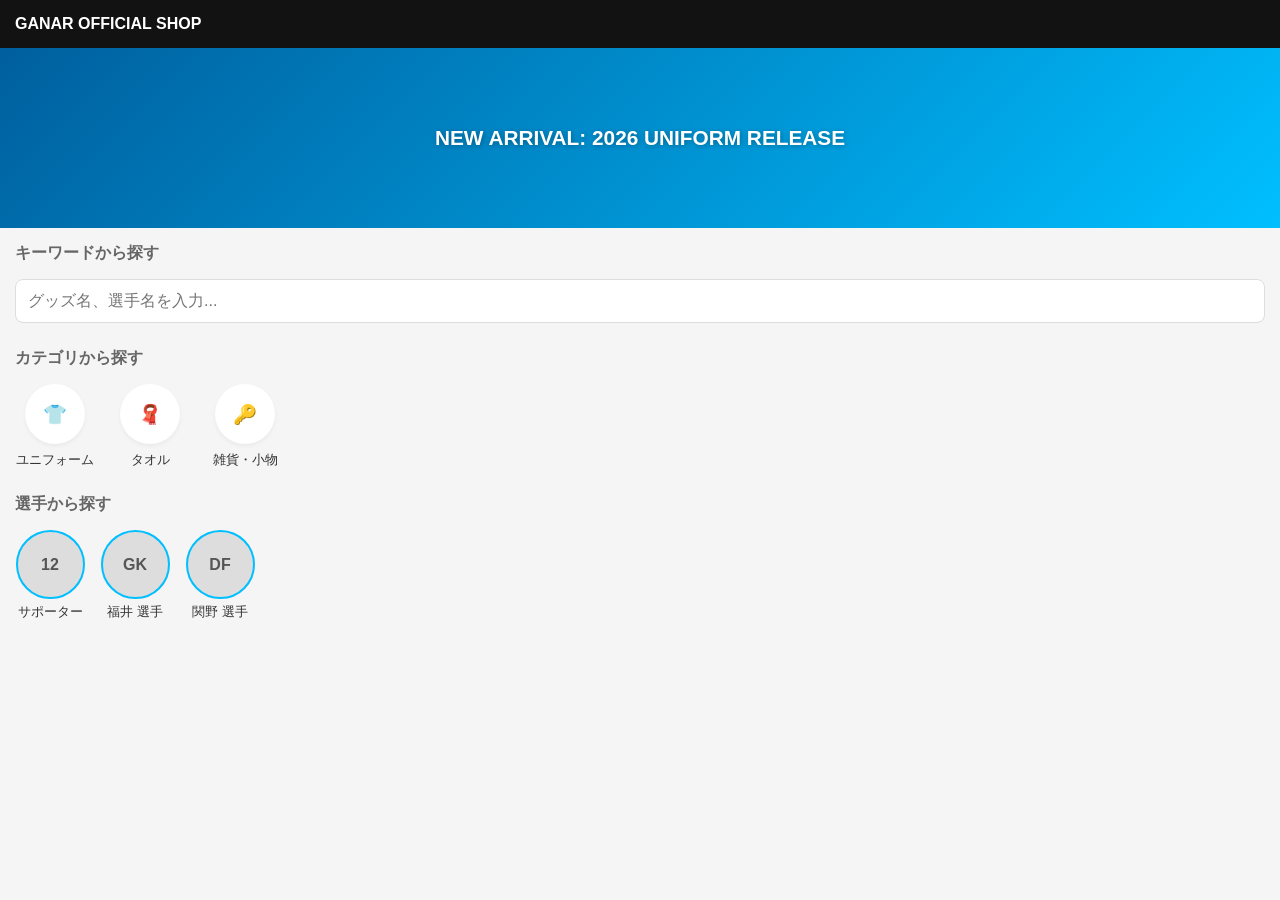
==== category.html @ 995aecb6 "Add category.html for shop categories and players" ====
<!DOCTYPE html>
<html lang="ja">
<head>
    <meta charset="UTF-8">
    <meta name="viewport" content="width=device-width, initial-scale=1.0">
    <title>GANAR OFFICIAL SHOP</title>
    <link rel="stylesheet" href="style.css">
</head>
<body>

    <header>GANAR OFFICIAL SHOP</header>

    <div class="banner-container">
        NEW ARRIVAL: 2026 UNIFORM RELEASE
    </div>

    <div class="section-title">キーワードから探す</div>
    <div class="search-box">
        <input type="text" placeholder="グッズ名、選手名を入力...">
    </div>

    <div class="section-title">カテゴリから探す</div>
    <div class="horizontal-scroll">
        <div class="category-card" onclick="location.href='category.html?category=uniform'">
            <div class="category-icon">👕</div>
            <div class="card-label">ユニフォーム</div>
        </div>
        <div class="category-card" onclick="location.href='category.html?category=towel'">
            <div class="category-icon">🧣</div>
            <div class="card-label">タオル</div>
        </div>
        <div class="category-card" onclick="location.href='category.html?category=goods'">
            <div class="category-icon">🔑</div>
            <div class="card-label">雑貨・小物</div>
        </div>
    </div>

    <div class="section-title">選手から探す</div>
    <div class="horizontal-scroll">
        <div class="player-card" onclick="location.href='category.html?player=12'">
            <div class="player-avatar">12</div>
            <div class="card-label">サポーター</div>
        </div>
        <div class="player-card" onclick="location.href='category.html?player=fukui'">
            <div class="player-avatar">GK</div>
            <div class="card-label">福井 選手</div>
        </div>
        <div class="player-card" onclick="location.href='category.html?player=sekino'">
            <div class="player-avatar">DF</div>
            <div class="card-label">関野 選手</div>
        </div>
    </div>

</body>
</html>
---- style.css ----
:root {
    --primary-color: #00bfff; /* GANAR水色 */
    --bg-dark: #121212;
    --text-main: #333333;
    --text-white: #ffffff;
    --gray-light: #f5f5f5;
}

body {
    margin: 0;
    font-family: Arial, sans-serif;
    color: var(--text-main);
    background-color: var(--gray-light);
    padding-bottom: 60px;
}

header {
    background-color: var(--bg-dark);
    color: var(--text-white);
    padding: 15px;
    display: flex;
    justify-content: space-between;
    align-items: center;
    font-weight: bold;
}

header a {
    color: var(--text-white);
    text-decoration: none;
    font-size: 0.9rem;
}

/* トップページ専用スタイル */
.banner-container {
    width: 100%;
    height: 180px;
    background: linear-gradient(135deg, #005f9e, var(--primary-color));
    color: var(--text-white);
    display: flex;
    align-items: center;
    justify-content: center;
    font-size: 1.3rem;
    font-weight: bold;
    text-shadow: 1px 1px 5px rgba(0,0,0,0.3);
}

.section-title {
    padding: 15px 15px 5px 15px;
    font-size: 1rem;
    font-weight: bold;
    color: #666;
}

.search-box {
    padding: 10px 15px;
}

.search-box input {
    width: 100%;
    padding: 12px;
    border: 1px solid #ddd;
    border-radius: 8px;
    box-sizing: border-box;
    font-size: 1rem;
}

.horizontal-scroll {
    display: flex;
    overflow-x: auto;
    padding: 10px 15px;
    gap: 15px;
}

.horizontal-scroll::-webkit-scrollbar {
    display: none;
}

.category-card {
    flex: 0 0 80px;
    text-align: center;
    cursor: pointer;
}

.category-icon {
    width: 60px;
    height: 60px;
    background-color: var(--text-white);
    border-radius: 50%;
    margin: 0 auto 8px;
    display: flex;
    align-items: center;
    justify-content: center;
    font-size: 1.2rem;
    box-shadow: 0 2px 4px rgba(0,0,0,0.05);
}

.player-card {
    flex: 0 0 70px;
    text-align: center;
    cursor: pointer;
}

.player-avatar {
    width: 65px;
    height: 65px;
    background-color: #ddd;
    border-radius: 50%;
    margin: 0 auto 5px;
    display: flex;
    align-items: center;
    justify-content: center;
    font-weight: bold;
    color: #555;
    border: 2px solid var(--primary-color);
}

.card-label {
    font-size: 0.8rem;
    white-space: nowrap;
    overflow: hidden;
    text-overflow: ellipsis;
}

/* 一覧ページ（2列グリッド）専用スタイル */
.player-info-bar {
    background-color: var(--text-white);
    padding: 12px 15px;
    display: flex;
    justify-content: space-between;
    align-items: center;
    border-bottom: 1px solid #eee;
}

.player-meta {
    font-weight: bold;
}

.app-link {
    font-size: 0.8rem;
    color: var(--primary-color);
    text-decoration: none;
    border: 1px solid var(--primary-color);
    padding: 4px 8px;
    border-radius: 4px;
}

.products-grid {
    display: grid;
    grid-template-columns: repeat(2, 1fr);
    gap: 12px;
    padding: 12px;
}

.product-card {
    background-color: var(--text-white);
    border-radius: 8px;
    overflow: hidden;
    box-shadow: 0 2px 5px rgba(0,0,0,0.05);
    display: flex;
    flex-direction: column;
    position: relative;
}

.product-img {
    width: 100%;
    height: 140px;
    background-color: #eaeaea;
    display: flex;
    align-items: center;
    justify-content: center;
    color: #999;
    cursor: pointer;
}

.product-info {
    padding: 10px;
    display: flex;
    flex-direction: column;
    justify-content: space-between;
    flex-grow: 1;
}

.product-name {
    font-size: 0.9rem;
    font-weight: bold;
    margin-bottom: 5px;
}

.product-price {
    font-size: 0.85rem;
    color: #e4393c;
    font-weight: bold;
}

.quick-add-btn {
    position: absolute;
    bottom: 10px;
    right: 10px;
    background-color: var(--bg-dark);
    color: var(--text-white);
    border: none;
    width: 32px;
    height: 32px;
    border-radius: 50%;
    font-size: 1rem;
    cursor: pointer;
    display: flex;
    align-items: center;
    justify-content: center;
}

.quick-add-btn:active {
    background-color: var(--primary-color);
}

.cart-drawer {
    position: fixed;
    bottom: -100px;
    left: 0;
    width: 100%;
    background-color: rgba(18, 18, 18, 0.95);
    color: var(--text-white);
    padding: 15px;
    box-sizing: border-box;
    transition: bottom 0.3s ease;
    display: flex;
    justify-content: space-between;
    align-items: center;
    z-index: 1000;
}

.cart-drawer.show {
    bottom: 0;
}

/* 詳細ページ専用スタイル */
.detail-container {
    background-color: var(--text-white);
}

.main-img {
    width: 100%;
    height: 300px;
    background-color: #eee;
    display: flex;
    align-items: center;
    justify-content: center;
    color: #999;
    font-size: 1.2rem;
}

.content-padding {
    padding: 20px;
}

.product-title {
    font-size: 1.3rem;
    font-weight: bold;
    margin-bottom: 8px;
}

.product-price-large {
    font-size: 1.4rem;
    color: #e4393c;
    font-weight: bold;
    margin-bottom: 20px;
}

.description {
    line-height: 1.6;
    color: #666;
    font-size: 0.95rem;
    margin-bottom: 30px;
}

.checkout-btn {
    width: 100%;
    background-color: var(--bg-dark);
    color: var(--text-white);
    border: none;
    padding: 15px;
    font-size: 1.1rem;
    font-weight: bold;
    border-radius: 8px;
    cursor: pointer;
}

.checkout-btn:active {
    background-color: var(--primary-color);
}
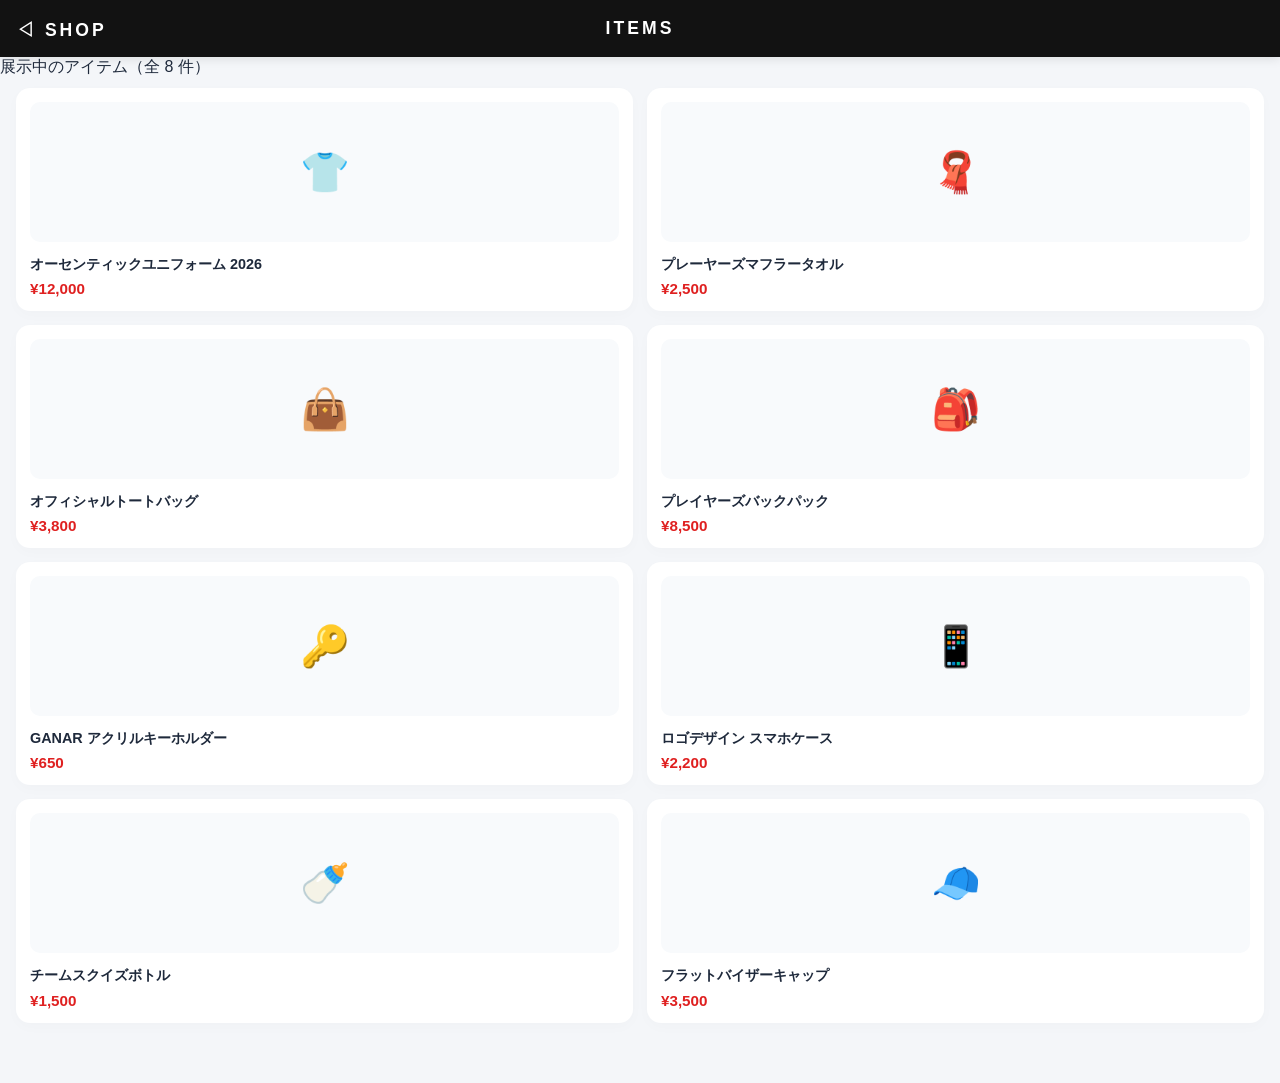
==== commit 36431f35: "Update category page title and layout" ====
--- a/category.html
+++ b/category.html
@@ -3,53 +3,77 @@
 <head>
     <meta charset="UTF-8">
     <meta name="viewport" content="width=device-width, initial-scale=1.0">
-    <title>GANAR OFFICIAL SHOP</title>
+    <title>商品一覧 - GANAR SHOP</title>
     <link rel="stylesheet" href="style.css">
 </head>
 <body>
 
-    <header>GANAR OFFICIAL SHOP</header>
+    <header>
+        <a href="index.html" style="position: absolute; left: 16px; color: #fff; text-decoration: none; font-weight: 700;">◁ SHOP</a>
+        <div id="pageTitle">ITEMS</div>
+    </header>
 
-    <div class="banner-container">
-        NEW ARRIVAL: 2026 UNIFORM RELEASE
+    <div class="category-info-bar">
+        展示中のアイテム（全 8 件）
     </div>
 
-    <div class="section-title">キーワードから探す</div>
-    <div class="search-box">
-        <input type="text" placeholder="グッズ名、選手名を入力...">
-    </div>
-
-    <div class="section-title">カテゴリから探す</div>
-    <div class="horizontal-scroll">
-        <div class="category-card" onclick="location.href='category.html?category=uniform'">
-            <div class="category-icon">👕</div>
-            <div class="card-label">ユニフォーム</div>
+    <div class="products-grid" style="margin-top: 10px; padding-bottom: 60px;">
+        <div class="product-card">
+            <div class="product-img">👕</div>
+            <div class="product-name">オーセンティックユニフォーム 2026</div>
+            <div class="product-price">¥12,000</div>
         </div>
-        <div class="category-card" onclick="location.href='category.html?category=towel'">
-            <div class="category-icon">🧣</div>
-            <div class="card-label">タオル</div>
+        <div class="product-card">
+            <div class="product-img">🧣</div>
+            <div class="product-name">プレーヤーズマフラータオル</div>
+            <div class="product-price">¥2,500</div>
         </div>
-        <div class="category-card" onclick="location.href='category.html?category=goods'">
-            <div class="category-icon">🔑</div>
-            <div class="card-label">雑貨・小物</div>
+        <div class="product-card">
+            <div class="product-img">👜</div>
+            <div class="product-name">オフィシャルトートバッグ</div>
+            <div class="product-price">¥3,800</div>
+        </div>
+        <div class="product-card">
+            <div class="product-img">🎒</div>
+            <div class="product-name">プレイヤーズバックパック</div>
+            <div class="product-price">¥8,500</div>
+        </div>
+        <div class="product-card">
+            <div class="product-img">🔑</div>
+            <div class="product-name">GANAR アクリルキーホルダー</div>
+            <div class="product-price">¥650</div>
+        </div>
+        <div class="product-card">
+            <div class="product-img">📱</div>
+            <div class="product-name">ロゴデザイン スマホケース</div>
+            <div class="product-price">¥2,200</div>
+        </div>
+        <div class="product-card">
+            <div class="product-img">🍼</div>
+            <div class="product-name">チームスクイズボトル</div>
+            <div class="product-price">¥1,500</div>
+        </div>
+        <div class="product-card">
+            <div class="product-img">🧢</div>
+            <div class="product-name">フラットバイザーキャップ</div>
+            <div class="product-price">¥3,500</div>
         </div>
     </div>
 
-    <div class="section-title">選手から探す</div>
-    <div class="horizontal-scroll">
-        <div class="player-card" onclick="location.href='category.html?player=12'">
-            <div class="player-avatar">12</div>
-            <div class="card-label">サポーター</div>
-        </div>
-        <div class="player-card" onclick="location.href='category.html?player=fukui'">
-            <div class="player-avatar">GK</div>
-            <div class="card-label">福井 選手</div>
-        </div>
-        <div class="player-card" onclick="location.href='category.html?player=sekino'">
-            <div class="player-avatar">DF</div>
-            <div class="card-label">関野 選手</div>
-        </div>
-    </div>
+    <script>
+        // パラメータからタイトルをそれっぽく書き換える簡易スクリプト
+        const params = new URLSearchParams(window.location.search);
+        const type = params.get('type');
+        const cat = params.get('category');
+        const player = params.get('player');
+        const titleEl = document.getElementById('pageTitle');
 
+        if(type === 'new') titleEl.innerText = "NEW ARRIVALS";
+        else if(type === 'recommend') titleEl.innerText = "RECOMMEND ITEMS";
+        else if(cat === 'uniform') titleEl.innerText = "UNIFORM";
+        else if(cat === 'towel') titleEl.innerText = "TOWEL";
+        else if(cat === 'goods') titleEl.innerText = "GOODS";
+        else if(player) titleEl.innerText = "PLAYER GOODS";
+    </script>
 </body>
 </html>
--- a/style.css
+++ b/style.css
@@ -1,290 +1,270 @@
 :root {
-    --primary-color: #00bfff; /* GANAR水色 */
-    --bg-dark: #121212;
-    --text-main: #333333;
-    --text-white: #ffffff;
-    --gray-light: #f5f5f5;
+    --primary-color: #00bfff;     /* GANAR水色 */
+    --bg-dark: #121212;           
+    --bg-card: #ffffff;           
+    --body-bg: #f4f6f9;           
+    --text-main: #1e293b;         
+    --text-muted: #64748b;        
+    --accent-price: #df2020;      
+    --accent-gold: #f59e0b;       
 }
 
 body {
     margin: 0;
-    font-family: Arial, sans-serif;
+    font-family: -apple-system, BlinkMacSystemFont, "Segoe UI", Roboto, sans-serif;
     color: var(--text-main);
-    background-color: var(--gray-light);
-    padding-bottom: 60px;
+    background-color: var(--body-bg);
+    -webkit-font-smoothing: antialiased;
 }
 
 header {
     background-color: var(--bg-dark);
-    color: var(--text-white);
-    padding: 15px;
-    display: flex;
-    justify-content: space-between;
-    align-items: center;
-    font-weight: bold;
-}
-
-header a {
-    color: var(--text-white);
-    text-decoration: none;
-    font-size: 0.9rem;
-}
-
-/* トップページ専用スタイル */
-.banner-container {
-    width: 100%;
-    height: 180px;
-    background: linear-gradient(135deg, #005f9e, var(--primary-color));
-    color: var(--text-white);
-    display: flex;
+    color: #ffffff;
+    padding: 18px;
+    text-align: center;
+    font-weight: 800;
+    font-size: 1.1rem;
+    letter-spacing: 3px;
+    box-shadow: 0 2px 10px rgba(0,0,0,0.1);
+    position: relative;
+    z-index: 10;
+}
+
+/* ==========================================================================
+   CSS駆動型・完全ノーバグスライドバナー
+   ========================================================================== */
+.slider-wrapper {
+    width: 100%;
+    overflow: hidden;
+    position: relative;
+    background-color: var(--bg-dark);
+}
+
+.slider-container {
+    display: flex;
+    width: 500%; /* 100% × 5枚 */
+    height: 200px;
+    /* 5枚をループさせるCSSアニメーションを設定（20秒かけて一周） */
+    animation: slideAnimation 20s infinite ease-in-out;
+}
+
+.slide {
+    width: 20%; /* 500%の中の1枚分なので20% */
+    flex-shrink: 0;
+    display: flex;
+    flex-direction: column;
     align-items: center;
     justify-content: center;
-    font-size: 1.3rem;
-    font-weight: bold;
-    text-shadow: 1px 1px 5px rgba(0,0,0,0.3);
+    color: #ffffff;
+    text-align: center;
+    padding: 20px;
+    box-sizing: border-box;
+}
+
+.slide h2 {
+    margin: 0 0 8px 0;
+    font-size: 1.4rem;
+    font-weight: 800;
+    text-shadow: 0 2px 4px rgba(0,0,0,0.3);
+}
+
+.slide p {
+    margin: 0;
+    font-size: 0.85rem;
+    opacity: 0.95;
+    background: rgba(0,0,0,0.2);
+    padding: 4px 14px;
+    border-radius: 20px;
+    line-height: 1.4;
+}
+
+/* 5枚のバナーを等間隔で静止・移動させるキーフレーム設定 */
+@keyframes slideAnimation {
+    0%, 16%   { transform: translateX(0); }          /* 1枚目表示 */
+    20%, 36%  { transform: translateX(-20%); }       /* 2枚目表示 */
+    40%, 56%  { transform: translateX(-40%); }       /* 3枚目表示 */
+    60%, 76%  { transform: translateX(-60%); }       /* 4枚目表示 */
+    80%, 96%  { transform: translateX(-80%); }       /* 5枚目表示 */
+    100%      { transform: translateX(0); }          /* 1枚目に戻る */
+}
+
+/* ==========================================================================
+   その他の共通パーツ・グリッドレイアウト
+   ========================================================================== */
+.search-box {
+    padding: 20px 16px 5px 16px;
+}
+
+.search-box input {
+    width: 100%;
+    padding: 14px 20px;
+    border: none;
+    border-radius: 30px;
+    box-sizing: border-box;
+    font-size: 0.95rem;
+    outline: none;
+    background-color: var(--bg-card);
+    box-shadow: 0 4px 14px rgba(0, 0, 0, 0.03);
 }
 
 .section-title {
-    padding: 15px 15px 5px 15px;
-    font-size: 1rem;
-    font-weight: bold;
-    color: #666;
-}
-
-.search-box {
-    padding: 10px 15px;
-}
-
-.search-box input {
-    width: 100%;
+    padding: 28px 16px 14px 16px;
+    font-size: 0.95rem;
+    font-weight: 800;
+    color: var(--bg-dark);
+    letter-spacing: 0.5px;
+}
+
+.players-nav-box {
+    padding: 0 16px;
+}
+
+.nav-to-players-btn {
+    width: 100%;
+    background-color: var(--bg-card);
+    color: var(--text-main);
+    border: 1px solid rgba(0, 191, 255, 0.3);
+    padding: 14px;
+    border-radius: 12px;
+    font-size: 0.95rem;
+    font-weight: 700;
+    cursor: pointer;
+    text-align: center;
+    box-shadow: 0 4px 12px rgba(0,0,0,0.02);
+}
+
+.nav-to-players-btn:active { background-color: #e6f7ff; }
+
+.page-explain-text {
+    padding: 16px;
+    font-size: 0.85rem;
+    color: var(--text-muted);
+    line-height: 1.4;
+}
+
+/* 選手一覧タイルレイアウト */
+.player-tile-grid {
+    display: grid;
+    grid-template-columns: repeat(3, 1fr);
+    gap: 10px;
+    padding: 0 16px 40px 16px;
+}
+
+.player-tile-card {
+    background-color: var(--bg-card);
+    border-radius: 10px;
+    height: 120px;
+    display: flex;
+    flex-direction: column;
+    justify-content: space-between;
     padding: 12px;
-    border: 1px solid #ddd;
-    border-radius: 8px;
     box-sizing: border-box;
-    font-size: 1rem;
-}
-
+    box-shadow: 0 4px 12px rgba(0,0,0,0.02);
+    cursor: pointer;
+    position: relative;
+    overflow: hidden;
+}
+
+.player-tile-card:active { background-color: #e6f7ff; }
+
+.tile-number {
+    font-size: 2.2rem;
+    font-weight: 900;
+    color: #e2e8f0;
+    line-height: 1;
+    text-align: right;
+}
+
+.tile-info { display: flex; flex-direction: column; z-index: 2; }
+.tile-pos { font-size: 0.65rem; font-weight: 800; color: var(--text-muted); margin-bottom: 2px; }
+.tile-name { font-size: 0.95rem; font-weight: 800; color: var(--bg-dark); }
+
+/* カテゴリタグ */
 .horizontal-scroll {
     display: flex;
     overflow-x: auto;
-    padding: 10px 15px;
-    gap: 15px;
-}
-
-.horizontal-scroll::-webkit-scrollbar {
-    display: none;
-}
-
-.category-card {
-    flex: 0 0 80px;
-    text-align: center;
-    cursor: pointer;
-}
-
-.category-icon {
-    width: 60px;
-    height: 60px;
-    background-color: var(--text-white);
-    border-radius: 50%;
-    margin: 0 auto 8px;
+    padding: 12px 16px;
+    gap: 8px;
+}
+.horizontal-scroll::-webkit-scrollbar { display: none; }
+.category-tag {
+    background-color: var(--bg-card);
+    padding: 10px 18px;
+    border-radius: 25px;
+    font-size: 0.85rem;
+    font-weight: 700;
+    white-space: nowrap;
+    cursor: pointer;
+    box-shadow: 0 4px 10px rgba(0,0,0,0.02);
+}
+
+/* ランキング */
+.ranking-container { padding: 0 16px; display: flex; flex-direction: column; gap: 12px; }
+.ranking-item { display: flex; align-items: center; background-color: var(--bg-card); padding: 12px; border-radius: 14px; box-shadow: 0 4px 14px rgba(0,0,0,0.03); cursor: pointer; }
+.rank-badge { width: 26px; height: 26px; border-radius: 50%; display: flex; align-items: center; justify-content: center; font-weight: 800; color: #ffffff; font-size: 0.85rem; margin-right: 14px; background-color: #94a3b8; }
+.rank-1 { background-color: var(--accent-gold); }
+.rank-2 { background-color: #cbd5e1; color: #475569; }
+.rank-img { width: 52px; height: 52px; background-color: #f8fafc; border-radius: 8px; display: flex; align-items: center; justify-content: center; font-size: 1.5rem; margin-right: 16px; }
+.rank-info { flex-grow: 1; }
+
+/* 縦2列の商品グリッド */
+.products-grid {
+    display: grid;
+    grid-template-columns: repeat(2, 1fr); 
+    gap: 14px;
+    padding: 0 16px;
+}
+
+.product-card {
+    background-color: var(--bg-card);
+    border-radius: 14px;
+    padding: 14px;
+    box-shadow: 0 4px 14px rgba(0,0,0,0.02);
+    cursor: pointer;
+}
+
+.product-img {
+    width: 100%;
+    height: 140px;
+    background-color: #f8fafc;
+    border-radius: 10px;
     display: flex;
     align-items: center;
     justify-content: center;
-    font-size: 1.2rem;
-    box-shadow: 0 2px 4px rgba(0,0,0,0.05);
-}
-
-.player-card {
-    flex: 0 0 70px;
-    text-align: center;
-    cursor: pointer;
-}
-
-.player-avatar {
-    width: 65px;
-    height: 65px;
-    background-color: #ddd;
-    border-radius: 50%;
-    margin: 0 auto 5px;
-    display: flex;
-    align-items: center;
-    justify-content: center;
-    font-weight: bold;
-    color: #555;
-    border: 2px solid var(--primary-color);
-}
-
-.card-label {
-    font-size: 0.8rem;
-    white-space: nowrap;
-    overflow: hidden;
-    text-overflow: ellipsis;
-}
-
-/* 一覧ページ（2列グリッド）専用スタイル */
-.player-info-bar {
-    background-color: var(--text-white);
-    padding: 12px 15px;
-    display: flex;
-    justify-content: space-between;
-    align-items: center;
-    border-bottom: 1px solid #eee;
-}
-
-.player-meta {
-    font-weight: bold;
-}
-
-.app-link {
-    font-size: 0.8rem;
-    color: var(--primary-color);
-    text-decoration: none;
-    border: 1px solid var(--primary-color);
-    padding: 4px 8px;
-    border-radius: 4px;
-}
-
-.products-grid {
-    display: grid;
-    grid-template-columns: repeat(2, 1fr);
-    gap: 12px;
-    padding: 12px;
-}
-
-.product-card {
-    background-color: var(--text-white);
-    border-radius: 8px;
-    overflow: hidden;
-    box-shadow: 0 2px 5px rgba(0,0,0,0.05);
-    display: flex;
-    flex-direction: column;
-    position: relative;
-}
-
-.product-img {
-    width: 100%;
-    height: 140px;
-    background-color: #eaeaea;
-    display: flex;
-    align-items: center;
-    justify-content: center;
-    color: #999;
-    cursor: pointer;
-}
-
-.product-info {
-    padding: 10px;
-    display: flex;
-    flex-direction: column;
-    justify-content: space-between;
-    flex-grow: 1;
+    font-size: 2.5rem;
+    margin-bottom: 12px;
 }
 
 .product-name {
     font-size: 0.9rem;
-    font-weight: bold;
-    margin-bottom: 5px;
+    font-weight: 700;
+    line-height: 1.4;
+    margin-bottom: 6px;
 }
 
 .product-price {
-    font-size: 0.85rem;
-    color: #e4393c;
-    font-weight: bold;
-}
-
-.quick-add-btn {
-    position: absolute;
-    bottom: 10px;
-    right: 10px;
-    background-color: var(--bg-dark);
-    color: var(--text-white);
-    border: none;
-    width: 32px;
-    height: 32px;
-    border-radius: 50%;
-    font-size: 1rem;
-    cursor: pointer;
-    display: flex;
-    align-items: center;
-    justify-content: center;
-}
-
-.quick-add-btn:active {
-    background-color: var(--primary-color);
-}
-
-.cart-drawer {
-    position: fixed;
-    bottom: -100px;
-    left: 0;
-    width: 100%;
-    background-color: rgba(18, 18, 18, 0.95);
-    color: var(--text-white);
-    padding: 15px;
-    box-sizing: border-box;
-    transition: bottom 0.3s ease;
-    display: flex;
-    justify-content: space-between;
-    align-items: center;
-    z-index: 1000;
-}
-
-.cart-drawer.show {
-    bottom: 0;
-}
-
-/* 詳細ページ専用スタイル */
-.detail-container {
-    background-color: var(--text-white);
-}
-
-.main-img {
-    width: 100%;
-    height: 300px;
-    background-color: #eee;
-    display: flex;
-    align-items: center;
-    justify-content: center;
-    color: #999;
-    font-size: 1.2rem;
-}
-
-.content-padding {
-    padding: 20px;
-}
-
-.product-title {
-    font-size: 1.3rem;
-    font-weight: bold;
-    margin-bottom: 8px;
-}
-
-.product-price-large {
-    font-size: 1.4rem;
-    color: #e4393c;
-    font-weight: bold;
-    margin-bottom: 20px;
-}
-
-.description {
-    line-height: 1.6;
-    color: #666;
-    font-size: 0.95rem;
-    margin-bottom: 30px;
-}
-
-.checkout-btn {
-    width: 100%;
-    background-color: var(--bg-dark);
-    color: var(--text-white);
-    border: none;
-    padding: 15px;
-    font-size: 1.1rem;
-    font-weight: bold;
-    border-radius: 8px;
-    cursor: pointer;
-}
-
-.checkout-btn:active {
-    background-color: var(--primary-color);
-}
+    font-size: 0.95rem;
+    color: var(--accent-price);
+    font-weight: 800;
+}
+
+/* ページ遷移用の「もっと見る」ボタン */
+.more-btn-container {
+    padding: 16px 16px 20px 16px;
+    text-align: center;
+}
+
+.more-page-btn {
+    width: 100%;
+    background-color: var(--bg-card);
+    color: var(--bg-dark);
+    border: 1px solid #cbd5e1;
+    padding: 12px;
+    border-radius: 25px;
+    font-size: 0.85rem;
+    font-weight: 700;
+    cursor: pointer;
+    box-shadow: 0 2px 8px rgba(0,0,0,0.02);
+}
+
+.more-page-btn:active { background-color: #f1f5f9; }
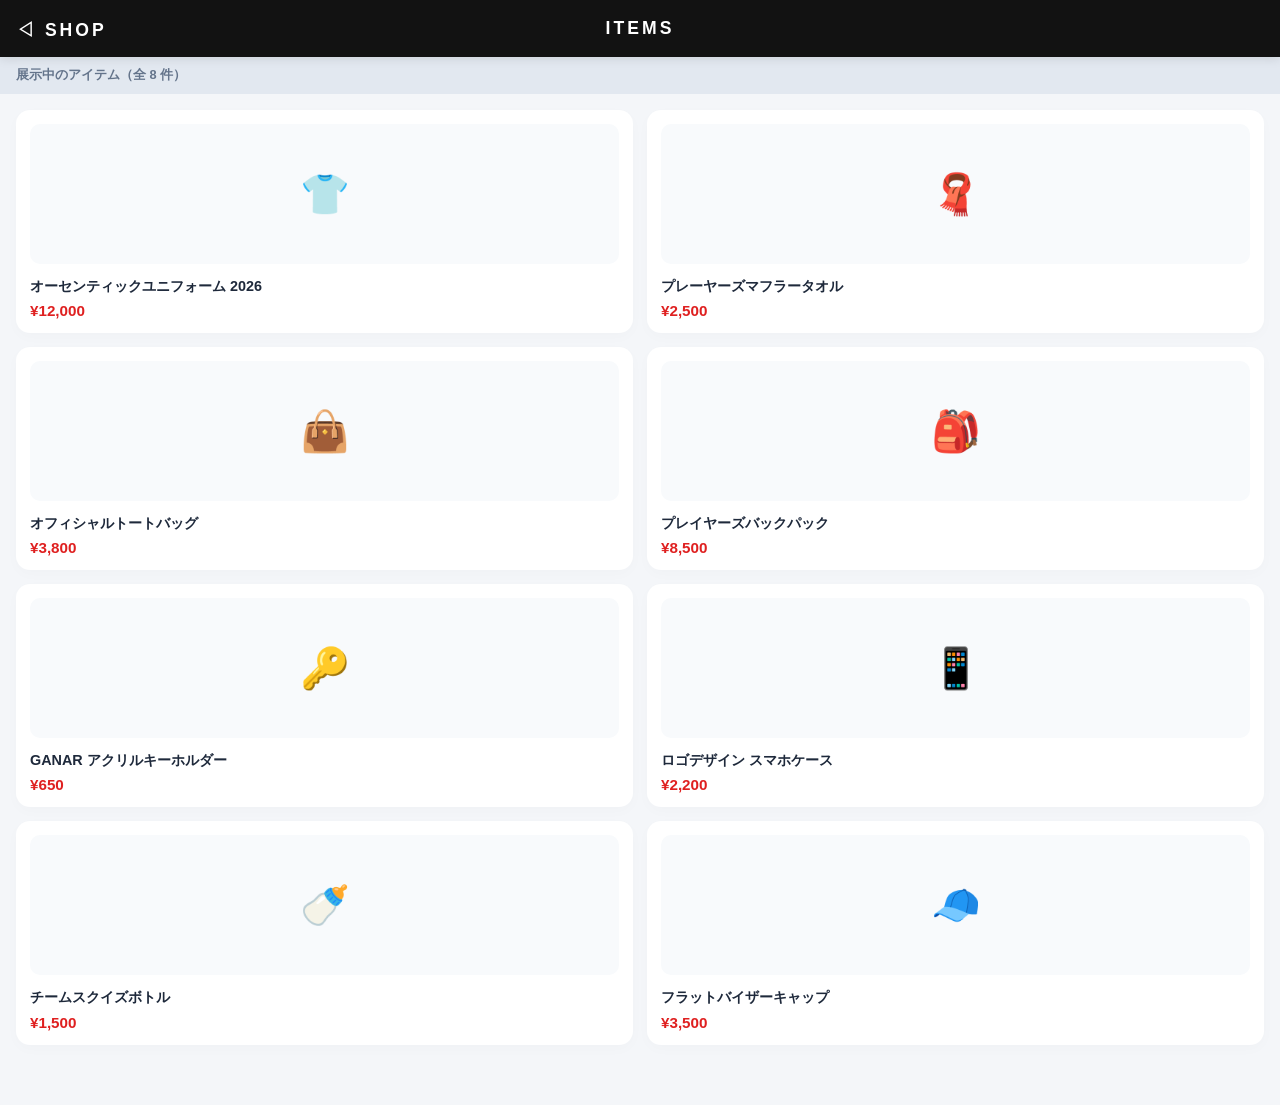
==== commit 09d4cf84: "Update margin-top style in products grid Adjusted margin-top for the products grid." ====
--- a/category.html
+++ b/category.html
@@ -17,7 +17,7 @@
         展示中のアイテム（全 8 件）
     </div>
 
-    <div class="products-grid" style="margin-top: 10px; padding-bottom: 60px;">
+    <div class="products-grid" style="margin-top: 16px; padding-bottom: 60px;">
         <div class="product-card">
             <div class="product-img">👕</div>
             <div class="product-name">オーセンティックユニフォーム 2026</div>
@@ -61,7 +61,6 @@
     </div>
 
     <script>
-        // パラメータからタイトルをそれっぽく書き換える簡易スクリプト
         const params = new URLSearchParams(window.location.search);
         const type = params.get('type');
         const cat = params.get('category');
--- a/style.css
+++ b/style.css
@@ -31,7 +31,7 @@
 }
 
 /* ==========================================================================
-   CSS駆動型・完全ノーバグスライドバナー
+   スライドバナー設定
    ========================================================================== */
 .slider-wrapper {
     width: 100%;
@@ -42,14 +42,13 @@
 
 .slider-container {
     display: flex;
-    width: 500%; /* 100% × 5枚 */
+    width: 500%; 
     height: 200px;
-    /* 5枚をループさせるCSSアニメーションを設定（20秒かけて一周） */
     animation: slideAnimation 20s infinite ease-in-out;
 }
 
 .slide {
-    width: 20%; /* 500%の中の1枚分なので20% */
+    width: 20%; 
     flex-shrink: 0;
     display: flex;
     flex-direction: column;
@@ -78,18 +77,17 @@
     line-height: 1.4;
 }
 
-/* 5枚のバナーを等間隔で静止・移動させるキーフレーム設定 */
 @keyframes slideAnimation {
-    0%, 16%   { transform: translateX(0); }          /* 1枚目表示 */
-    20%, 36%  { transform: translateX(-20%); }       /* 2枚目表示 */
-    40%, 56%  { transform: translateX(-40%); }       /* 3枚目表示 */
-    60%, 76%  { transform: translateX(-60%); }       /* 4枚目表示 */
-    80%, 96%  { transform: translateX(-80%); }       /* 5枚目表示 */
-    100%      { transform: translateX(0); }          /* 1枚目に戻る */
+    0%, 16%   { transform: translateX(0); }          
+    20%, 36%  { transform: translateX(-20%); }       
+    40%, 56%  { transform: translateX(-40%); }       
+    60%, 76%  { transform: translateX(-60%); }       
+    80%, 96%  { transform: translateX(-80%); }       
+    100%      { transform: translateX(0); }          
 }
 
 /* ==========================================================================
-   その他の共通パーツ・グリッドレイアウト
+   共通パーツ・入力欄
    ========================================================================== */
 .search-box {
     padding: 20px 16px 5px 16px;
@@ -123,7 +121,7 @@
     width: 100%;
     background-color: var(--bg-card);
     color: var(--text-main);
-    border: 1px solid rgba(0, 191, 255, 0.3);
+    border: 1px solid rgba(0, 191, 255, 0.2);
     padding: 14px;
     border-radius: 12px;
     font-size: 0.95rem;
@@ -136,50 +134,94 @@
 .nav-to-players-btn:active { background-color: #e6f7ff; }
 
 .page-explain-text {
-    padding: 16px;
+    padding: 16px 16px 8px 16px;
     font-size: 0.85rem;
     color: var(--text-muted);
     line-height: 1.4;
 }
 
-/* 選手一覧タイルレイアウト */
-.player-tile-grid {
+.category-info-bar {
+    background-color: #e2e8f0;
+    padding: 10px 16px;
+    font-size: 0.8rem;
+    font-weight: 700;
+    color: var(--text-muted);
+}
+
+/* ==========================================================================
+   👤 選手一覧：2列・横長スリムカードレイアウト
+   ========================================================================== */
+.player-row-grid {
     display: grid;
-    grid-template-columns: repeat(3, 1fr);
-    gap: 10px;
-    padding: 0 16px 40px 16px;
-}
-
-.player-tile-card {
-    background-color: var(--bg-card);
-    border-radius: 10px;
-    height: 120px;
-    display: flex;
-    flex-direction: column;
-    justify-content: space-between;
-    padding: 12px;
+    grid-template-columns: repeat(2, 1fr);
+    gap: 12px;
+    padding: 8px 16px 40px 16px;
+}
+
+.player-row-card {
+    background-color: var(--bg-card);
+    border-radius: 12px;
+    display: flex;
+    align-items: center;
+    padding: 10px;
     box-sizing: border-box;
     box-shadow: 0 4px 12px rgba(0,0,0,0.02);
     cursor: pointer;
-    position: relative;
+    border: 1px solid transparent;
+    transition: background-color 0.2s;
+}
+
+.player-row-card:active {
+    background-color: #e6f7ff;
+    border-color: rgba(0, 191, 255, 0.2);
+}
+
+/* 丸型の画像スペース（将来の画像差し替え用プレースホルダー） */
+.player-avatar-blank {
+    width: 44px;
+    height: 44px;
+    background-color: #f1f5f9;
+    border-radius: 50%;
+    display: flex;
+    align-items: center;
+    justify-content: center;
+    font-size: 1.2rem;
+    margin-right: 10px;
+    flex-shrink: 0;
+}
+
+.player-row-info {
+    display: flex;
+    flex-direction: column;
+    justify-content: center;
     overflow: hidden;
 }
 
-.player-tile-card:active { background-color: #e6f7ff; }
-
-.tile-number {
-    font-size: 2.2rem;
-    font-weight: 900;
-    color: #e2e8f0;
+.player-row-num {
+    font-size: 0.7rem;
+    font-weight: 800;
+    color: var(--primary-color);
     line-height: 1;
-    text-align: right;
-}
-
-.tile-info { display: flex; flex-direction: column; z-index: 2; }
-.tile-pos { font-size: 0.65rem; font-weight: 800; color: var(--text-muted); margin-bottom: 2px; }
-.tile-name { font-size: 0.95rem; font-weight: 800; color: var(--bg-dark); }
-
-/* カテゴリタグ */
+    margin-bottom: 2px;
+}
+
+.player-row-name {
+    font-size: 0.95rem;
+    font-weight: 800;
+    color: var(--bg-dark);
+    line-height: 1.2;
+}
+
+.player-row-pos {
+    font-size: 0.65rem;
+    font-weight: 700;
+    color: var(--text-muted);
+    margin-top: 1px;
+}
+
+/* ==========================================================================
+   📦 商品表示グリッド & 洗練されたボタン
+   ========================================================================== */
 .horizontal-scroll {
     display: flex;
     overflow-x: auto;
@@ -198,7 +240,6 @@
     box-shadow: 0 4px 10px rgba(0,0,0,0.02);
 }
 
-/* ランキング */
 .ranking-container { padding: 0 16px; display: flex; flex-direction: column; gap: 12px; }
 .ranking-item { display: flex; align-items: center; background-color: var(--bg-card); padding: 12px; border-radius: 14px; box-shadow: 0 4px 14px rgba(0,0,0,0.03); cursor: pointer; }
 .rank-badge { width: 26px; height: 26px; border-radius: 50%; display: flex; align-items: center; justify-content: center; font-weight: 800; color: #ffffff; font-size: 0.85rem; margin-right: 14px; background-color: #94a3b8; }
@@ -207,7 +248,6 @@
 .rank-img { width: 52px; height: 52px; background-color: #f8fafc; border-radius: 8px; display: flex; align-items: center; justify-content: center; font-size: 1.5rem; margin-right: 16px; }
 .rank-info { flex-grow: 1; }
 
-/* 縦2列の商品グリッド */
 .products-grid {
     display: grid;
     grid-template-columns: repeat(2, 1fr); 
@@ -248,23 +288,28 @@
     font-weight: 800;
 }
 
-/* ページ遷移用の「もっと見る」ボタン */
+/* ➔ 洗練されたフラットデザインの一覧遷移ボタン */
 .more-btn-container {
     padding: 16px 16px 20px 16px;
     text-align: center;
 }
 
-.more-page-btn {
-    width: 100%;
-    background-color: var(--bg-card);
-    color: var(--bg-dark);
+.view-all-btn {
+    width: 100%;
+    background-color: transparent;
+    color: var(--text-main);
     border: 1px solid #cbd5e1;
-    padding: 12px;
-    border-radius: 25px;
+    padding: 14px;
+    border-radius: 8px;
     font-size: 0.85rem;
-    font-weight: 700;
-    cursor: pointer;
-    box-shadow: 0 2px 8px rgba(0,0,0,0.02);
-}
-
-.more-page-btn:active { background-color: #f1f5f9; }
+    font-weight: 800;
+    letter-spacing: 1px;
+    cursor: pointer;
+    transition: all 0.2s;
+}
+
+.view-all-btn:active {
+    background-color: var(--bg-dark);
+    color: #ffffff;
+    border-color: var(--bg-dark);
+}
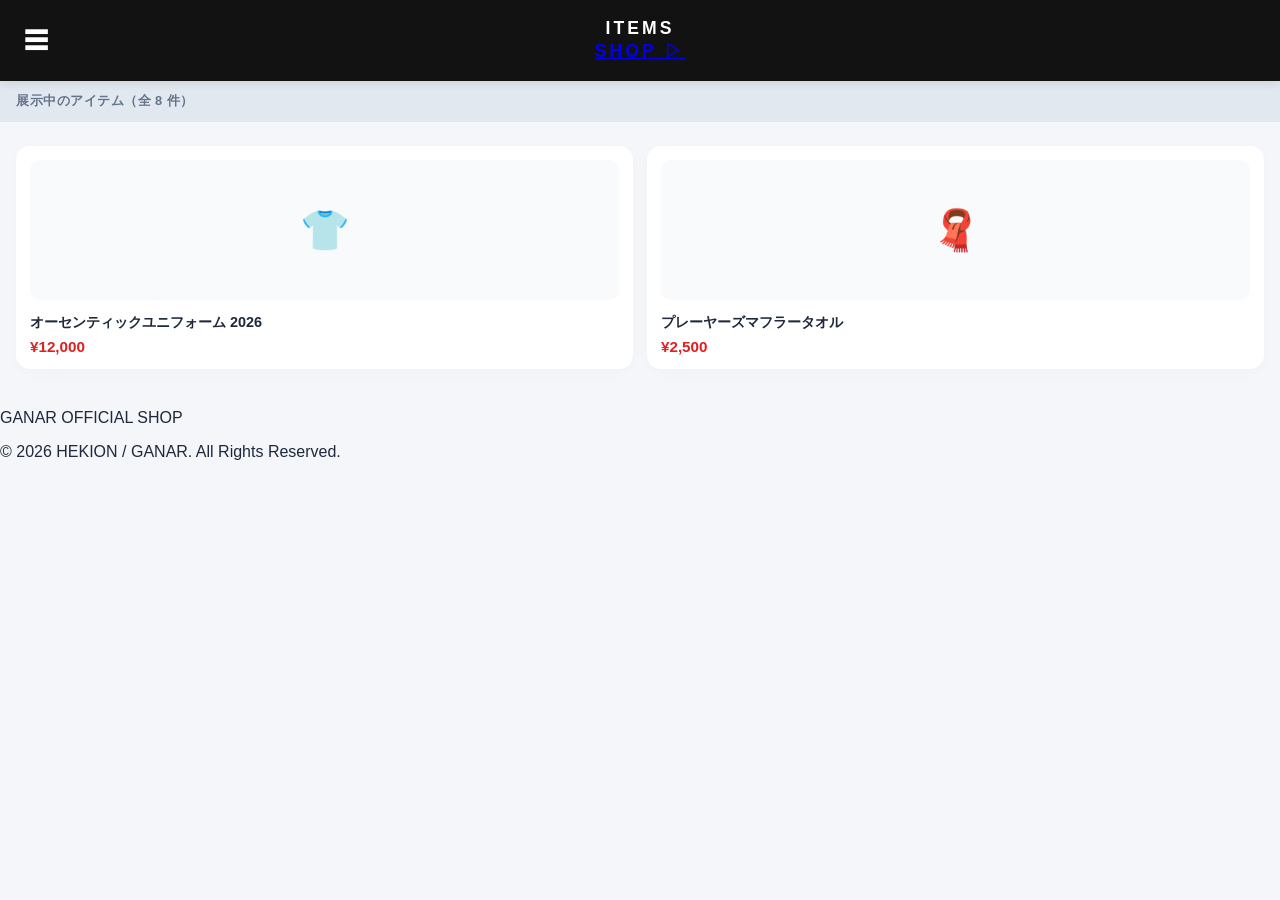
==== commit d039e8d3: "Refactor category.html layout and structure" ====
--- a/category.html
+++ b/category.html
@@ -8,71 +8,25 @@
 </head>
 <body>
 
-    <header>
-        <a href="index.html" style="position: absolute; left: 16px; color: #fff; text-decoration: none; font-weight: 700;">◁ SHOP</a>
-        <div id="pageTitle">ITEMS</div>
-    </header>
+    <div id="header-holder"></div>
 
-    <div class="category-info-bar">
-        展示中のアイテム（全 8 件）
-    </div>
+    <div class="category-info-bar">展示中のアイテム（全 8 件）</div>
 
-    <div class="products-grid" style="margin-top: 16px; padding-bottom: 60px;">
-        <div class="product-card">
+    <div class="products-grid" style="margin-top: 24px; padding-bottom: 40px;">
+        <div class="product-card" onclick="location.href='product.html?id=p1'">
             <div class="product-img">👕</div>
             <div class="product-name">オーセンティックユニフォーム 2026</div>
             <div class="product-price">¥12,000</div>
         </div>
-        <div class="product-card">
+        <div class="product-card" onclick="location.href='product.html?id=p2'">
             <div class="product-img">🧣</div>
             <div class="product-name">プレーヤーズマフラータオル</div>
             <div class="product-price">¥2,500</div>
         </div>
-        <div class="product-card">
-            <div class="product-img">👜</div>
-            <div class="product-name">オフィシャルトートバッグ</div>
-            <div class="product-price">¥3,800</div>
-        </div>
-        <div class="product-card">
-            <div class="product-img">🎒</div>
-            <div class="product-name">プレイヤーズバックパック</div>
-            <div class="product-price">¥8,500</div>
-        </div>
-        <div class="product-card">
-            <div class="product-img">🔑</div>
-            <div class="product-name">GANAR アクリルキーホルダー</div>
-            <div class="product-price">¥650</div>
-        </div>
-        <div class="product-card">
-            <div class="product-img">📱</div>
-            <div class="product-name">ロゴデザイン スマホケース</div>
-            <div class="product-price">¥2,200</div>
-        </div>
-        <div class="product-card">
-            <div class="product-img">🍼</div>
-            <div class="product-name">チームスクイズボトル</div>
-            <div class="product-price">¥1,500</div>
-        </div>
-        <div class="product-card">
-            <div class="product-img">🧢</div>
-            <div class="product-name">フラットバイザーキャップ</div>
-            <div class="product-price">¥3,500</div>
-        </div>
     </div>
 
-    <script>
-        const params = new URLSearchParams(window.location.search);
-        const type = params.get('type');
-        const cat = params.get('category');
-        const player = params.get('player');
-        const titleEl = document.getElementById('pageTitle');
+    <div id="footer-holder"></div>
 
-        if(type === 'new') titleEl.innerText = "NEW ARRIVALS";
-        else if(type === 'recommend') titleEl.innerText = "RECOMMEND ITEMS";
-        else if(cat === 'uniform') titleEl.innerText = "UNIFORM";
-        else if(cat === 'towel') titleEl.innerText = "TOWEL";
-        else if(cat === 'goods') titleEl.innerText = "GOODS";
-        else if(player) titleEl.innerText = "PLAYER GOODS";
-    </script>
+    <script src="load-components.js"></script>
 </body>
 </html>
--- a/style.css
+++ b/style.css
@@ -27,55 +27,233 @@
     letter-spacing: 3px;
     box-shadow: 0 2px 10px rgba(0,0,0,0.1);
     position: relative;
-    z-index: 10;
+    z-index: 100;
+}
+
+/* ヘッダー内ハンバーガーボタン */
+.menu-trigger-btn {
+    position: absolute;
+    left: 16px;
+    top: 50%;
+    transform: translateY(-50%);
+    font-size: 1.5rem;
+    cursor: pointer;
+    padding: 4px 8px;
 }
 
 /* ==========================================================================
-   スライドバナー設定
+   📸 選手一覧：3:2横長インライングラフィックデザインカード
    ========================================================================== */
-.slider-wrapper {
+.player-photo-grid {
+    display: grid;
+    grid-template-columns: repeat(2, 1fr);
+    gap: 12px;
+    padding: 8px 16px 40px 16px;
+}
+
+.player-photo-card {
+    border-radius: 12px;
+    position: relative;
     width: 100%;
+    aspect-ratio: 3 / 2; /* 完璧な3:2アスペクト比を維持 */
     overflow: hidden;
-    position: relative;
-    background-color: var(--bg-dark);
-}
-
-.slider-container {
-    display: flex;
-    width: 500%; 
-    height: 200px;
-    animation: slideAnimation 20s infinite ease-in-out;
-}
-
-.slide {
-    width: 20%; 
-    flex-shrink: 0;
+    box-shadow: 0 4px 14px rgba(0,0,0,0.06);
+    cursor: pointer;
+}
+
+/* 今後、画像（background-imageなど）を敷いた際に文字の視認性を保つためのグラデーションマスク */
+.player-photo-inner {
+    position: absolute;
+    inset: 0;
+    background: linear-gradient(to top, rgba(0,0,0,0.85) 0%, rgba(0,0,0,0.2) 60%, rgba(0,0,0,0.4) 100%);
+    padding: 12px;
+    box-sizing: border-box;
     display: flex;
     flex-direction: column;
+    justify-content: space-between;
+}
+
+.photo-pos-badge {
+    align-self: flex-start;
+    background-color: rgba(255, 255, 255, 0.15);
+    backdrop-filter: blur(4px);
+    -webkit-backdrop-filter: blur(4px);
+    color: #ffffff;
+    font-size: 0.65rem;
+    font-weight: 800;
+    padding: 3px 8px;
+    border-radius: 4px;
+    letter-spacing: 0.5px;
+}
+
+.photo-main-info {
+    display: flex;
+    align-items: flex-end;
+    gap: 8px;
+}
+
+.photo-num {
+    font-size: 2rem;
+    font-weight: 900;
+    color: var(--primary-color);
+    line-height: 0.9;
+    font-style: italic;
+}
+
+.photo-name {
+    font-size: 1rem;
+    font-weight: 800;
+    color: #ffffff;
+    line-height: 1.1;
+    letter-spacing: 0.5px;
+    text-shadow: 0 1px 3px rgba(0,0,0,0.5);
+}
+
+/* ==========================================================================
+   📱 川崎フロンターレ（アズネロ）オマージュ・ドロワーメニュー
+   ========================================================================== */
+.drawer-overlay {
+    position: fixed;
+    inset: 0;
+    background-color: #ffffff;
+    z-index: 200;
+    transform: translateX(-100%);
+    transition: transform 0.35s cubic-bezier(0.16, 1, 0.3, 1);
+    overflow-y: auto;
+    display: flex;
+    flex-direction: column;
+}
+
+.drawer-overlay.open {
+    transform: translateX(0);
+}
+
+.drawer-header {
+    padding: 16px;
+    display: flex;
+    justify-content: flex-start;
+    border-bottom: 1px solid #e2e8f0;
+    background-color: #ffffff;
+}
+
+.drawer-close-btn {
+    display: flex;
     align-items: center;
-    justify-content: center;
-    color: #ffffff;
-    text-align: center;
-    padding: 20px;
-    box-sizing: border-box;
-}
-
-.slide h2 {
-    margin: 0 0 8px 0;
-    font-size: 1.4rem;
-    font-weight: 800;
-    text-shadow: 0 2px 4px rgba(0,0,0,0.3);
-}
-
-.slide p {
-    margin: 0;
+    gap: 6px;
+    cursor: pointer;
+    color: #94a3b8;
+}
+
+.close-icon { font-size: 1.2rem; font-weight: 300; }
+.close-text { font-size: 0.75rem; font-weight: 700; letter-spacing: 1px; }
+
+.drawer-body {
+    padding: 20px 16px 60px 16px;
+}
+
+/* メニュー内検索窓 */
+.drawer-search-box {
+    display: flex;
+    gap: 8px;
+    margin-bottom: 20px;
+}
+
+.drawer-search-box input {
+    flex-grow: 1;
+    background-color: #f1f5f9;
+    border: 1px solid #cbd5e1;
+    padding: 12px 16px;
+    border-radius: 6px;
+    font-size: 0.9rem;
+    outline: none;
+}
+
+.drawer-search-submit {
+    background-color: var(--primary-color);
+    color: #ffffff;
+    border: none;
+    padding: 0 20px;
+    border-radius: 6px;
+    font-weight: 700;
     font-size: 0.85rem;
-    opacity: 0.95;
-    background: rgba(0,0,0,0.2);
-    padding: 4px 14px;
+    cursor: pointer;
+}
+
+/* 黒カプセルタグ */
+.drawer-tag-container {
+    display: flex;
+    flex-wrap: wrap;
+    gap: 6px;
+    margin-bottom: 24px;
+}
+
+.drawer-capsule-tag {
+    background-color: #000000;
+    color: #ffffff;
+    font-size: 0.75rem;
+    font-weight: 700;
+    padding: 8px 14px;
     border-radius: 20px;
-    line-height: 1.4;
-}
+    cursor: pointer;
+}
+
+/* 4色ブロックマイメニュー */
+.drawer-mymenu-grid {
+    display: grid;
+    grid-template-columns: repeat(2, 1fr);
+    gap: 2px; /* 綺麗な格子ライン */
+    background-color: #e2e8f0;
+    border-radius: 16px;
+    overflow: hidden;
+    margin-bottom: 24px;
+}
+
+.mymenu-cell {
+    display: flex;
+    align-items: center;
+    padding: 16px 14px;
+    color: #ffffff;
+    cursor: pointer;
+    gap: 10px;
+}
+
+.cell-black { background-color: #121212; }
+.cell-blue  { background-color: #3b82f6; }
+.cell-gold  { background-color: #b4965c; } /* 高級感あるゴールドマット */
+.cell-red   { background-color: #a92332; } /* 深みのあるアズネロ風レッド */
+
+.cell-icon { font-size: 1.2rem; }
+.cell-text { font-size: 0.85rem; font-weight: 700; letter-spacing: 0.5px; }
+
+/* メニューリスト */
+.drawer-nav-list {
+    display: flex;
+    flex-direction: column;
+}
+
+.drawer-nav-item {
+    display: flex;
+    justify-content: space-between;
+    align-items: center;
+    padding: 16px 4px;
+    border-bottom: 1px solid #f1f5f9;
+    font-size: 1rem;
+    font-weight: 700;
+    color: #3b82f6; /* 川崎風の爽やかな青リンク */
+    cursor: pointer;
+}
+
+.drawer-nav-item .arrow { color: #cbd5e1; font-size: 0.85rem; }
+.drawer-nav-item.item-sale { color: #a92332; }
+
+/* ==========================================================================
+   スライドバナー・共通コンポーネント
+   ========================================================================== */
+.slider-wrapper { width: 100%; overflow: hidden; position: relative; background-color: var(--bg-dark); }
+.slider-container { display: flex; width: 500%; height: 200px; animation: slideAnimation 20s infinite ease-in-out; }
+.slide { width: 20%; flex-shrink: 0; display: flex; flex-direction: column; align-items: center; justify-content: center; color: #ffffff; text-align: center; padding: 20px; box-sizing: border-box; }
+.slide h2 { margin: 0 0 8px 0; font-size: 1.4rem; font-weight: 800; text-shadow: 0 2px 4px rgba(0,0,0,0.3); }
+.slide p { margin: 0; font-size: 0.85rem; opacity: 0.95; background: rgba(0,0,0,0.2); padding: 4px 14px; border-radius: 20px; line-height: 1.4; }
 
 @keyframes slideAnimation {
     0%, 16%   { transform: translateX(0); }          
@@ -86,159 +264,16 @@
     100%      { transform: translateX(0); }          
 }
 
-/* ==========================================================================
-   共通パーツ・入力欄
-   ========================================================================== */
-.search-box {
-    padding: 20px 16px 5px 16px;
-}
-
-.search-box input {
-    width: 100%;
-    padding: 14px 20px;
-    border: none;
-    border-radius: 30px;
-    box-sizing: border-box;
-    font-size: 0.95rem;
-    outline: none;
-    background-color: var(--bg-card);
-    box-shadow: 0 4px 14px rgba(0, 0, 0, 0.03);
-}
-
-.section-title {
-    padding: 28px 16px 14px 16px;
-    font-size: 0.95rem;
-    font-weight: 800;
-    color: var(--bg-dark);
-    letter-spacing: 0.5px;
-}
-
-.players-nav-box {
-    padding: 0 16px;
-}
-
-.nav-to-players-btn {
-    width: 100%;
-    background-color: var(--bg-card);
-    color: var(--text-main);
-    border: 1px solid rgba(0, 191, 255, 0.2);
-    padding: 14px;
-    border-radius: 12px;
-    font-size: 0.95rem;
-    font-weight: 700;
-    cursor: pointer;
-    text-align: center;
-    box-shadow: 0 4px 12px rgba(0,0,0,0.02);
-}
-
+.search-box { padding: 20px 16px 5px 16px; }
+.search-box input { width: 100%; padding: 14px 20px; border: none; border-radius: 30px; box-sizing: border-box; font-size: 0.95rem; outline: none; background-color: var(--bg-card); box-shadow: 0 4px 14px rgba(0, 0, 0, 0.03); }
+.nav-to-players-btn { width: 100%; background-color: var(--bg-card); color: var(--text-main); border: 1px solid rgba(0, 191, 255, 0.2); padding: 14px; border-radius: 12px; font-size: 0.95rem; font-weight: 700; cursor: pointer; text-align: center; box-shadow: 0 4px 12px rgba(0,0,0,0.02); }
 .nav-to-players-btn:active { background-color: #e6f7ff; }
-
-.page-explain-text {
-    padding: 16px 16px 8px 16px;
-    font-size: 0.85rem;
-    color: var(--text-muted);
-    line-height: 1.4;
-}
-
-.category-info-bar {
-    background-color: #e2e8f0;
-    padding: 10px 16px;
-    font-size: 0.8rem;
-    font-weight: 700;
-    color: var(--text-muted);
-}
-
-/* ==========================================================================
-   👤 選手一覧：2列・横長スリムカードレイアウト
-   ========================================================================== */
-.player-row-grid {
-    display: grid;
-    grid-template-columns: repeat(2, 1fr);
-    gap: 12px;
-    padding: 8px 16px 40px 16px;
-}
-
-.player-row-card {
-    background-color: var(--bg-card);
-    border-radius: 12px;
-    display: flex;
-    align-items: center;
-    padding: 10px;
-    box-sizing: border-box;
-    box-shadow: 0 4px 12px rgba(0,0,0,0.02);
-    cursor: pointer;
-    border: 1px solid transparent;
-    transition: background-color 0.2s;
-}
-
-.player-row-card:active {
-    background-color: #e6f7ff;
-    border-color: rgba(0, 191, 255, 0.2);
-}
-
-/* 丸型の画像スペース（将来の画像差し替え用プレースホルダー） */
-.player-avatar-blank {
-    width: 44px;
-    height: 44px;
-    background-color: #f1f5f9;
-    border-radius: 50%;
-    display: flex;
-    align-items: center;
-    justify-content: center;
-    font-size: 1.2rem;
-    margin-right: 10px;
-    flex-shrink: 0;
-}
-
-.player-row-info {
-    display: flex;
-    flex-direction: column;
-    justify-content: center;
-    overflow: hidden;
-}
-
-.player-row-num {
-    font-size: 0.7rem;
-    font-weight: 800;
-    color: var(--primary-color);
-    line-height: 1;
-    margin-bottom: 2px;
-}
-
-.player-row-name {
-    font-size: 0.95rem;
-    font-weight: 800;
-    color: var(--bg-dark);
-    line-height: 1.2;
-}
-
-.player-row-pos {
-    font-size: 0.65rem;
-    font-weight: 700;
-    color: var(--text-muted);
-    margin-top: 1px;
-}
-
-/* ==========================================================================
-   📦 商品表示グリッド & 洗練されたボタン
-   ========================================================================== */
-.horizontal-scroll {
-    display: flex;
-    overflow-x: auto;
-    padding: 12px 16px;
-    gap: 8px;
-}
+.page-explain-text { padding: 16px 16px 8px 16px; font-size: 0.85rem; color: var(--text-muted); line-height: 1.4; }
+.category-info-bar { background-color: #e2e8f0; padding: 12px 16px; font-size: 0.8rem; font-weight: 700; color: var(--text-muted); letter-spacing: 0.5px; }
+
+.horizontal-scroll { display: flex; overflow-x: auto; padding: 12px 16px; gap: 8px; }
 .horizontal-scroll::-webkit-scrollbar { display: none; }
-.category-tag {
-    background-color: var(--bg-card);
-    padding: 10px 18px;
-    border-radius: 25px;
-    font-size: 0.85rem;
-    font-weight: 700;
-    white-space: nowrap;
-    cursor: pointer;
-    box-shadow: 0 4px 10px rgba(0,0,0,0.02);
-}
+.category-tag { background-color: var(--bg-card); padding: 10px 18px; border-radius: 25px; font-size: 0.85rem; font-weight: 700; white-space: nowrap; cursor: pointer; box-shadow: 0 4px 10px rgba(0,0,0,0.02); }
 
 .ranking-container { padding: 0 16px; display: flex; flex-direction: column; gap: 12px; }
 .ranking-item { display: flex; align-items: center; background-color: var(--bg-card); padding: 12px; border-radius: 14px; box-shadow: 0 4px 14px rgba(0,0,0,0.03); cursor: pointer; }
@@ -248,68 +283,12 @@
 .rank-img { width: 52px; height: 52px; background-color: #f8fafc; border-radius: 8px; display: flex; align-items: center; justify-content: center; font-size: 1.5rem; margin-right: 16px; }
 .rank-info { flex-grow: 1; }
 
-.products-grid {
-    display: grid;
-    grid-template-columns: repeat(2, 1fr); 
-    gap: 14px;
-    padding: 0 16px;
-}
-
-.product-card {
-    background-color: var(--bg-card);
-    border-radius: 14px;
-    padding: 14px;
-    box-shadow: 0 4px 14px rgba(0,0,0,0.02);
-    cursor: pointer;
-}
-
-.product-img {
-    width: 100%;
-    height: 140px;
-    background-color: #f8fafc;
-    border-radius: 10px;
-    display: flex;
-    align-items: center;
-    justify-content: center;
-    font-size: 2.5rem;
-    margin-bottom: 12px;
-}
-
-.product-name {
-    font-size: 0.9rem;
-    font-weight: 700;
-    line-height: 1.4;
-    margin-bottom: 6px;
-}
-
-.product-price {
-    font-size: 0.95rem;
-    color: var(--accent-price);
-    font-weight: 800;
-}
-
-/* ➔ 洗練されたフラットデザインの一覧遷移ボタン */
-.more-btn-container {
-    padding: 16px 16px 20px 16px;
-    text-align: center;
-}
-
-.view-all-btn {
-    width: 100%;
-    background-color: transparent;
-    color: var(--text-main);
-    border: 1px solid #cbd5e1;
-    padding: 14px;
-    border-radius: 8px;
-    font-size: 0.85rem;
-    font-weight: 800;
-    letter-spacing: 1px;
-    cursor: pointer;
-    transition: all 0.2s;
-}
-
-.view-all-btn:active {
-    background-color: var(--bg-dark);
-    color: #ffffff;
-    border-color: var(--bg-dark);
-}
+.products-grid { display: grid; grid-template-columns: repeat(2, 1fr); gap: 14px; padding: 0 16px; }
+.product-card { background-color: var(--bg-card); border-radius: 14px; padding: 14px; box-shadow: 0 4px 14px rgba(0,0,0,0.02); cursor: pointer; }
+.product-img { width: 100%; height: 140px; background-color: #f8fafc; border-radius: 10px; display: flex; align-items: center; justify-content: center; font-size: 2.5rem; margin-bottom: 12px; }
+.product-name { font-size: 0.9rem; font-weight: 700; line-height: 1.4; margin-bottom: 6px; }
+.product-price { font-size: 0.95rem; color: var(--accent-price); font-weight: 800; }
+
+.more-btn-container { padding: 16px 16px 20px 16px; text-align: center; }
+.view-all-btn { width: 100%; background-color: transparent; color: var(--text-main); border: 1px solid #cbd5e1; padding: 14px; border-radius: 8px; font-size: 0.85rem; font-weight: 800; letter-spacing: 1px; cursor: pointer; transition: all 0.2s; }
+.view-all-btn:active { background-color: var(--bg-dark); color: #ffffff; border-color: var(--bg-dark); }
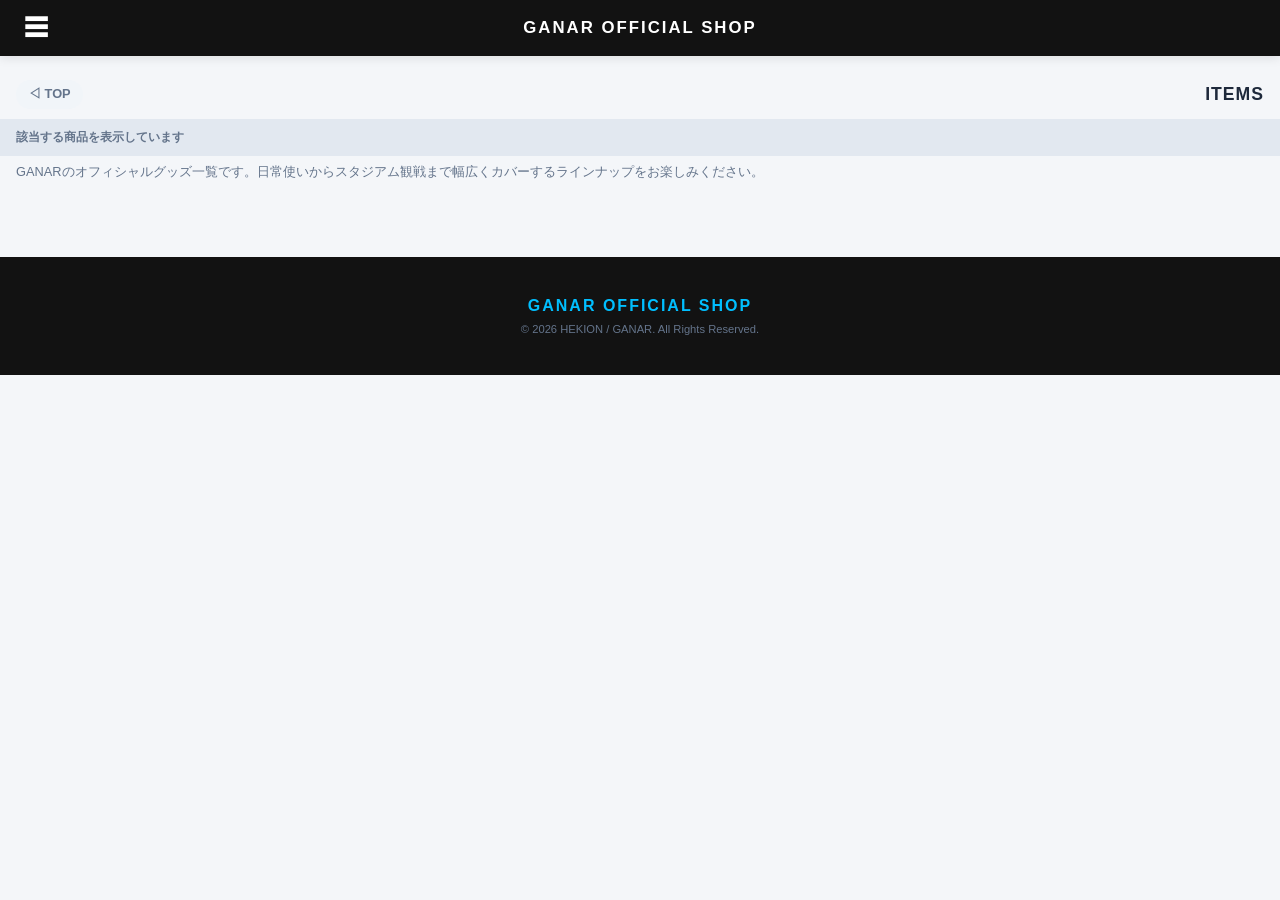
==== commit c649159a: "Revise category.html structure and content Updated category page layout and added product display." ====
--- a/category.html
+++ b/category.html
@@ -10,23 +10,25 @@
 
     <div id="header-holder"></div>
 
-    <div class="category-info-bar">展示中のアイテム（全 8 件）</div>
+    <div class="page-body-header-flat">
+        <a href="index.html" class="body-back-btn">◁ TOP</a>
+        <h1 class="page-body-title" id="pageBodyTitle">ITEMS</h1>
+    </div>
 
-    <div class="products-grid" style="margin-top: 24px; padding-bottom: 40px;">
-        <div class="product-card" onclick="location.href='product.html?id=p1'">
-            <div class="product-img">👕</div>
-            <div class="product-name">オーセンティックユニフォーム 2026</div>
-            <div class="product-price">¥12,000</div>
+    <div class="category-info-bar" id="categoryInfoBar">
+        該当する商品を表示しています
+    </div>
+
+    <div class="page-explain-text">
+        GANARのオフィシャルグッズ一覧です。日常使いからスタジアム観戦まで幅広くカバーするラインナップをお楽しみください。
+    </div>
+
+    <div class="products-grid" id="category-products-grid">
         </div>
-        <div class="product-card" onclick="location.href='product.html?id=p2'">
-            <div class="product-img">🧣</div>
-            <div class="product-name">プレーヤーズマフラータオル</div>
-            <div class="product-price">¥2,500</div>
-        </div>
-    </div>
 
     <div id="footer-holder"></div>
 
     <script src="load-components.js"></script>
+    <script src="shop.js"></script>
 </body>
 </html>
--- a/style.css
+++ b/style.css
@@ -1,12 +1,15 @@
+/* ==========================================================================
+   📌 1. ルート変数 & 全体ベース設定
+   ========================================================================== */
 :root {
     --primary-color: #00bfff;     /* GANAR水色 */
-    --bg-dark: #121212;           
-    --bg-card: #ffffff;           
-    --body-bg: #f4f6f9;           
-    --text-main: #1e293b;         
-    --text-muted: #64748b;        
-    --accent-price: #df2020;      
-    --accent-gold: #f59e0b;       
+    --bg-dark: #121212;           /* ヘッダー・フッター用ダーク */
+    --bg-card: #ffffff;           /* カード背景 */
+    --body-bg: #f4f6f9;           /* サイト全体の背景（少しグレー） */
+    --text-main: #1e293b;         /* メイン文字色 */
+    --text-muted: #64748b;        /* 補足文字色 */
+    --accent-price: #df2020;      /* 価格の赤 */
+    --accent-gold: #f59e0b;       /* ランキング1位などのゴールド */
 }
 
 body {
@@ -17,20 +20,22 @@
     -webkit-font-smoothing: antialiased;
 }
 
+/* ==========================================================================
+   📦 2. 共通固定ヘッダー & 共通フッター
+   ========================================================================== */
 header {
     background-color: var(--bg-dark);
     color: #ffffff;
     padding: 18px;
     text-align: center;
     font-weight: 800;
-    font-size: 1.1rem;
-    letter-spacing: 3px;
+    font-size: 1.05rem;
+    letter-spacing: 2px;
     box-shadow: 0 2px 10px rgba(0,0,0,0.1);
     position: relative;
     z-index: 100;
 }
 
-/* ヘッダー内ハンバーガーボタン */
 .menu-trigger-btn {
     position: absolute;
     left: 16px;
@@ -41,27 +46,358 @@
     padding: 4px 8px;
 }
 
-/* ==========================================================================
-   📸 選手一覧：3:2横長インライングラフィックデザインカード
-   ========================================================================== */
+.header-logo-text {
+    cursor: pointer;
+    display: inline-block;
+}
+
+footer {
+    background-color: var(--bg-dark);
+    color: #ffffff;
+    padding: 40px 20px;
+    margin-top: 60px; /* コンテンツとの間隔 */
+    text-align: center;
+}
+
+.footer-logo {
+    font-size: 1rem;
+    font-weight: 800;
+    letter-spacing: 2px;
+    margin-bottom: 8px;
+    color: var(--primary-color);
+}
+
+.footer-copy {
+    font-size: 0.7rem;
+    color: #64748b;
+    margin: 0;
+}
+
+/* ==========================================================================
+   🧱 3. 各ページの「ボディ内」ヘッダー・タイトルエリア
+   ========================================================================== */
+.page-body-header {
+    display: flex;
+    justify-content: space-between;
+    align-items: center;
+    margin-bottom: 24px;
+    padding-bottom: 12px;
+    border-bottom: 2px solid #f1f5f9;
+}
+
+/* 背景が白ではないページ（選手一覧など）で独立して使うヘッダー */
+.page-body-header-flat {
+    display: flex;
+    justify-content: space-between;
+    align-items: center;
+    padding: 24px 16px 10px 16px;
+}
+
+.page-body-title {
+    font-size: 1.1rem;
+    font-weight: 900;
+    letter-spacing: 1px;
+    color: var(--text-main);
+    margin: 0;
+}
+
+.body-back-btn {
+    font-size: 0.8rem;
+    font-weight: 700;
+    color: var(--text-muted);
+    text-decoration: none;
+    background-color: #f1f5f9;
+    padding: 6px 12px;
+    border-radius: 20px;
+    transition: background 0.2s;
+}
+
+.body-back-btn:hover {
+    background-color: #e2e8f0;
+}
+
+/* ==========================================================================
+   🏠 4. トップページ（index.html）専用：余白とジャンルタイトルの強調
+   ========================================================================== */
+.section-container {
+    margin-top: 54px;    /* ❌つめつめ感を排除：各ジャンルの間隔をガッツリ広く */
+    margin-bottom: 24px;
+}
+
+.section-title {
+    font-size: 1rem;
+    font-weight: 800;
+    letter-spacing: 1.5px;
+    padding: 12px 16px;
+    margin-bottom: 20px;
+    color: var(--text-main);
+    /* 🌟グラデーションを敷いてタイトルをガツンと強調 */
+    background: linear-gradient(90deg, rgba(0, 191, 255, 0.15) 0%, rgba(255,255,255,0) 100%);
+    border-left: 5px solid var(--primary-color);
+}
+
+/* 検索窓の余白調整 */
+.search-box {
+    padding: 24px 16px 10px 16px;
+}
+
+.search-box input {
+    width: 100%;
+    padding: 14px 20px;
+    border: none;
+    border-radius: 30px;
+    box-sizing: border-box;
+    font-size: 0.95rem;
+    outline: none;
+    background-color: var(--bg-card);
+    box-shadow: 0 4px 14px rgba(0,0,0,0.03);
+}
+
+/* カテゴリタグ横スクロール */
+.horizontal-scroll {
+    display: flex;
+    overflow-x: auto;
+    padding: 10px 16px 20px 16px;
+    gap: 10px;
+}
+
+.horizontal-scroll::-webkit-scrollbar {
+    display: none; /* スクロールバー非表示 */
+}
+
+.category-tag {
+    background-color: var(--bg-card);
+    padding: 10px 20px;
+    border-radius: 25px;
+    font-size: 0.85rem;
+    font-weight: 700;
+    white-space: nowrap;
+    cursor: pointer;
+    box-shadow: 0 4px 10px rgba(0,0,0,0.02);
+}
+
+/* 選手ページナビ誘導ボタン */
+.players-nav-box {
+    padding: 0 16px;
+}
+
+.nav-to-players-btn {
+    width: 100%;
+    background-color: var(--bg-card);
+    color: var(--text-main);
+    border: 1px solid rgba(0, 191, 255, 0.25);
+    padding: 16px;
+    border-radius: 12px;
+    font-size: 0.95rem;
+    font-weight: 700;
+    cursor: pointer;
+    text-align: center;
+    box-shadow: 0 4px 12px rgba(0,0,0,0.02);
+}
+
+/* 特大スライドバナー */
+.slider-wrapper {
+    width: 100%;
+    overflow: hidden;
+    position: relative;
+}
+
+.slider-container {
+    display: flex;
+    width: 300%;
+    height: 190px;
+    animation: slideAnimation 12s infinite ease-in-out;
+}
+
+.slide {
+    width: 33.333%;
+    flex-shrink: 0;
+    display: flex;
+    flex-direction: column;
+    align-items: center;
+    justify-content: center;
+    color: #ffffff;
+    text-align: center;
+    padding: 20px;
+    box-sizing: border-box;
+}
+
+.slide h2 {
+    margin: 0 0 6px 0;
+    font-size: 1.3rem;
+    font-weight: 800;
+}
+
+.slide p {
+    margin: 0;
+    font-size: 0.8rem;
+    opacity: 0.9;
+    background: rgba(0,0,0,0.2);
+    padding: 3px 12px;
+    border-radius: 20px;
+}
+
+@keyframes slideAnimation {
+    0%, 28% { transform: translateX(0); }
+    33%, 61% { transform: translateX(-33.333%); }
+    66%, 94% { transform: translateX(-66.666%); }
+    100% { transform: translateX(0); }
+}
+
+/* 売上ランキングアイテム */
+.ranking-container {
+    padding: 0 16px;
+    display: flex;
+    flex-direction: column;
+    gap: 12px;
+}
+
+.ranking-item {
+    display: flex;
+    align-items: center;
+    background-color: var(--bg-card);
+    padding: 12px;
+    border-radius: 12px;
+    box-shadow: 0 4px 12px rgba(0,0,0,0.02);
+    cursor: pointer;
+}
+
+.rank-badge {
+    width: 26px;
+    height: 26px;
+    border-radius: 50%;
+    display: flex;
+    align-items: center;
+    justify-content: center;
+    font-weight: 800;
+    color: #ffffff;
+    font-size: 0.8rem;
+    margin-right: 14px;
+    background-color: #94a3b8;
+}
+
+.rank-1 { background-color: var(--accent-gold); }
+.rank-2 { background-color: #cbd5e1; color: #475569; }
+
+.rank-img {
+    width: 48px;
+    height: 48px;
+    background-color: #f8fafc;
+    border-radius: 6px;
+    display: flex;
+    align-items: center;
+    justify-content: center;
+    font-size: 1.4rem;
+    margin-right: 14px;
+}
+
+.rank-info {
+    flex-grow: 1;
+}
+
+/* ==========================================================================
+   👕 5. 商品詳細ページ（product.html）専用スタイリング
+   ========================================================================== */
+.main-img {
+    width: 100%;
+    aspect-ratio: 1 / 1; /* 正方形アパレルECスタイル */
+    background: linear-gradient(135deg, #1e293b, #0f172a);
+    display: flex;
+    align-items: center;
+    justify-content: center;
+    position: relative;
+}
+
+.main-img-placeholder {
+    color: rgba(255, 255, 255, 0.4);
+    font-weight: 800;
+    font-size: 1.2rem;
+    letter-spacing: 2px;
+}
+
+.content-padding {
+    padding: 30px 20px 60px 20px;
+    background-color: var(--bg-card);
+    border-radius: 24px 24px 0 0;
+    margin-top: -24px; /* 画像エリアに少し被せて高級感を演出 */
+    position: relative;
+    box-shadow: 0 -10px 30px rgba(0,0,0,0.05);
+}
+
+.product-title {
+    font-size: 1.4rem;
+    font-weight: 900;
+    line-height: 1.4;
+    color: var(--text-main);
+    margin-bottom: 8px;
+}
+
+.product-price-large {
+    font-size: 1.8rem;
+    font-weight: 900;
+    color: var(--accent-price);
+    margin-bottom: 24px;
+    border-bottom: 1px solid #f1f5f9;
+    padding-bottom: 16px;
+}
+
+.description {
+    font-size: 0.9rem;
+    color: var(--text-muted);
+    line-height: 1.8;
+    margin-bottom: 36px;
+}
+
+.checkout-btn {
+    width: 100%;
+    background: linear-gradient(90deg, #005f9e, var(--primary-color));
+    color: #ffffff;
+    border: none;
+    padding: 18px;
+    border-radius: 14px;
+    font-size: 1.1rem;
+    font-weight: 800;
+    letter-spacing: 1px;
+    cursor: pointer;
+    box-shadow: 0 8px 24px rgba(0, 191, 255, 0.25);
+    transition: transform 0.2s;
+}
+
+.checkout-btn:active {
+    transform: scale(0.98);
+}
+
+/* ==========================================================================
+   👤 6. 選手一覧ページ（players.html）専用スタイリング
+   ========================================================================== */
+.page-explain-text {
+    padding: 8px 16px 16px 16px;
+    font-size: 0.8rem;
+    color: var(--text-muted);
+}
+
 .player-photo-grid {
     display: grid;
     grid-template-columns: repeat(2, 1fr);
     gap: 12px;
-    padding: 8px 16px 40px 16px;
+    padding: 12px 16px 40px 16px;
 }
 
 .player-photo-card {
     border-radius: 12px;
     position: relative;
     width: 100%;
-    aspect-ratio: 3 / 2; /* 完璧な3:2アスペクト比を維持 */
+    aspect-ratio: 3 / 2; /* スタジアムフォト風比率 */
     overflow: hidden;
     box-shadow: 0 4px 14px rgba(0,0,0,0.06);
     cursor: pointer;
-}
-
-/* 今後、画像（background-imageなど）を敷いた際に文字の視認性を保つためのグラデーションマスク */
+    transition: transform 0.2s;
+}
+
+.player-photo-card:active {
+    transform: scale(0.97);
+}
+
 .player-photo-inner {
     position: absolute;
     inset: 0;
@@ -83,7 +419,6 @@
     font-weight: 800;
     padding: 3px 8px;
     border-radius: 4px;
-    letter-spacing: 0.5px;
 }
 
 .photo-main-info {
@@ -104,13 +439,88 @@
     font-size: 1rem;
     font-weight: 800;
     color: #ffffff;
-    line-height: 1.1;
-    letter-spacing: 0.5px;
     text-shadow: 0 1px 3px rgba(0,0,0,0.5);
 }
 
 /* ==========================================================================
-   📱 川崎フロンターレ（アズネロ）オマージュ・ドロワーメニュー
+   🏷️ 7. 商品一覧・カテゴリページ（category.html）専用
+   ========================================================================== */
+.category-info-bar {
+    background-color: #e2e8f0;
+    padding: 10px 16px;
+    font-size: 0.75rem;
+    font-weight: 700;
+    color: var(--text-muted);
+}
+
+/* ==========================================================================
+   🛍️ 8. 共通商品グリッドシステム
+   ========================================================================== */
+.products-grid {
+    display: grid;
+    grid-template-columns: repeat(2, 1fr);
+    gap: 14px;
+    padding: 0 16px;
+}
+
+.product-card {
+    background-color: var(--bg-card);
+    border-radius: 12px;
+    padding: 12px;
+    box-shadow: 0 4px 12px rgba(0,0,0,0.02);
+    cursor: pointer;
+    transition: transform 0.2s;
+}
+
+.product-card:active {
+    transform: scale(0.97);
+}
+
+.product-img {
+    width: 100%;
+    height: 130px;
+    background-color: #f8fafc;
+    border-radius: 8px;
+    display: flex;
+    align-items: center;
+    justify-content: center;
+    font-size: 2.2rem;
+    margin-bottom: 10px;
+}
+
+.product-name {
+    font-size: 0.85rem;
+    font-weight: 700;
+    line-height: 1.4;
+    margin-bottom: 6px;
+    color: var(--text-main);
+}
+
+.product-price {
+    font-size: 0.9rem;
+    color: var(--accent-price);
+    font-weight: 800;
+}
+
+.more-btn-container {
+    padding: 18px 16px 4px 16px;
+    text-align: center;
+}
+
+.view-all-btn {
+    width: 100%;
+    background-color: transparent;
+    color: var(--text-main);
+    border: 1px solid #cbd5e1;
+    padding: 12px;
+    border-radius: 6px;
+    font-size: 0.8rem;
+    font-weight: 800;
+    cursor: pointer;
+}
+
+/* ==========================================================================
+   📱 9. 全ページ共通ドロワーメニュー（川崎アズネロ風）
    ========================================================================== */
 .drawer-overlay {
     position: fixed;
@@ -118,7 +528,7 @@
     background-color: #ffffff;
     z-index: 200;
     transform: translateX(-100%);
-    transition: transform 0.35s cubic-bezier(0.16, 1, 0.3, 1);
+    transition: transform 0.3s ease-out;
     overflow-y: auto;
     display: flex;
     flex-direction: column;
@@ -133,7 +543,6 @@
     display: flex;
     justify-content: flex-start;
     border-bottom: 1px solid #e2e8f0;
-    background-color: #ffffff;
 }
 
 .drawer-close-btn {
@@ -144,14 +553,13 @@
     color: #94a3b8;
 }
 
-.close-icon { font-size: 1.2rem; font-weight: 300; }
-.close-text { font-size: 0.75rem; font-weight: 700; letter-spacing: 1px; }
+.close-icon { font-size: 1.2rem; }
+.close-text { font-size: 0.75rem; font-weight: 700; }
 
 .drawer-body {
     padding: 20px 16px 60px 16px;
 }
 
-/* メニュー内検索窓 */
 .drawer-search-box {
     display: flex;
     gap: 8px;
@@ -175,11 +583,9 @@
     padding: 0 20px;
     border-radius: 6px;
     font-weight: 700;
-    font-size: 0.85rem;
-    cursor: pointer;
-}
-
-/* 黒カプセルタグ */
+    cursor: pointer;
+}
+
 .drawer-tag-container {
     display: flex;
     flex-wrap: wrap;
@@ -197,11 +603,10 @@
     cursor: pointer;
 }
 
-/* 4色ブロックマイメニュー */
 .drawer-mymenu-grid {
     display: grid;
     grid-template-columns: repeat(2, 1fr);
-    gap: 2px; /* 綺麗な格子ライン */
+    gap: 2px;
     background-color: #e2e8f0;
     border-radius: 16px;
     overflow: hidden;
@@ -218,14 +623,13 @@
 }
 
 .cell-black { background-color: #121212; }
-.cell-blue  { background-color: #3b82f6; }
-.cell-gold  { background-color: #b4965c; } /* 高級感あるゴールドマット */
-.cell-red   { background-color: #a92332; } /* 深みのあるアズネロ風レッド */
+.cell-blue { background-color: #3b82f6; }
+.cell-gold { background-color: #b4965c; }
+.cell-red { background-color: #a92332; }
 
 .cell-icon { font-size: 1.2rem; }
-.cell-text { font-size: 0.85rem; font-weight: 700; letter-spacing: 0.5px; }
-
-/* メニューリスト */
+.cell-text { font-size: 0.85rem; font-weight: 700; }
+
 .drawer-nav-list {
     display: flex;
     flex-direction: column;
@@ -239,56 +643,9 @@
     border-bottom: 1px solid #f1f5f9;
     font-size: 1rem;
     font-weight: 700;
-    color: #3b82f6; /* 川崎風の爽やかな青リンク */
-    cursor: pointer;
-}
-
-.drawer-nav-item .arrow { color: #cbd5e1; font-size: 0.85rem; }
+    color: #3b82f6;
+    cursor: pointer;
+}
+
+.drawer-nav-item .arrow { color: #cbd5e1; }
 .drawer-nav-item.item-sale { color: #a92332; }
-
-/* ==========================================================================
-   スライドバナー・共通コンポーネント
-   ========================================================================== */
-.slider-wrapper { width: 100%; overflow: hidden; position: relative; background-color: var(--bg-dark); }
-.slider-container { display: flex; width: 500%; height: 200px; animation: slideAnimation 20s infinite ease-in-out; }
-.slide { width: 20%; flex-shrink: 0; display: flex; flex-direction: column; align-items: center; justify-content: center; color: #ffffff; text-align: center; padding: 20px; box-sizing: border-box; }
-.slide h2 { margin: 0 0 8px 0; font-size: 1.4rem; font-weight: 800; text-shadow: 0 2px 4px rgba(0,0,0,0.3); }
-.slide p { margin: 0; font-size: 0.85rem; opacity: 0.95; background: rgba(0,0,0,0.2); padding: 4px 14px; border-radius: 20px; line-height: 1.4; }
-
-@keyframes slideAnimation {
-    0%, 16%   { transform: translateX(0); }          
-    20%, 36%  { transform: translateX(-20%); }       
-    40%, 56%  { transform: translateX(-40%); }       
-    60%, 76%  { transform: translateX(-60%); }       
-    80%, 96%  { transform: translateX(-80%); }       
-    100%      { transform: translateX(0); }          
-}
-
-.search-box { padding: 20px 16px 5px 16px; }
-.search-box input { width: 100%; padding: 14px 20px; border: none; border-radius: 30px; box-sizing: border-box; font-size: 0.95rem; outline: none; background-color: var(--bg-card); box-shadow: 0 4px 14px rgba(0, 0, 0, 0.03); }
-.nav-to-players-btn { width: 100%; background-color: var(--bg-card); color: var(--text-main); border: 1px solid rgba(0, 191, 255, 0.2); padding: 14px; border-radius: 12px; font-size: 0.95rem; font-weight: 700; cursor: pointer; text-align: center; box-shadow: 0 4px 12px rgba(0,0,0,0.02); }
-.nav-to-players-btn:active { background-color: #e6f7ff; }
-.page-explain-text { padding: 16px 16px 8px 16px; font-size: 0.85rem; color: var(--text-muted); line-height: 1.4; }
-.category-info-bar { background-color: #e2e8f0; padding: 12px 16px; font-size: 0.8rem; font-weight: 700; color: var(--text-muted); letter-spacing: 0.5px; }
-
-.horizontal-scroll { display: flex; overflow-x: auto; padding: 12px 16px; gap: 8px; }
-.horizontal-scroll::-webkit-scrollbar { display: none; }
-.category-tag { background-color: var(--bg-card); padding: 10px 18px; border-radius: 25px; font-size: 0.85rem; font-weight: 700; white-space: nowrap; cursor: pointer; box-shadow: 0 4px 10px rgba(0,0,0,0.02); }
-
-.ranking-container { padding: 0 16px; display: flex; flex-direction: column; gap: 12px; }
-.ranking-item { display: flex; align-items: center; background-color: var(--bg-card); padding: 12px; border-radius: 14px; box-shadow: 0 4px 14px rgba(0,0,0,0.03); cursor: pointer; }
-.rank-badge { width: 26px; height: 26px; border-radius: 50%; display: flex; align-items: center; justify-content: center; font-weight: 800; color: #ffffff; font-size: 0.85rem; margin-right: 14px; background-color: #94a3b8; }
-.rank-1 { background-color: var(--accent-gold); }
-.rank-2 { background-color: #cbd5e1; color: #475569; }
-.rank-img { width: 52px; height: 52px; background-color: #f8fafc; border-radius: 8px; display: flex; align-items: center; justify-content: center; font-size: 1.5rem; margin-right: 16px; }
-.rank-info { flex-grow: 1; }
-
-.products-grid { display: grid; grid-template-columns: repeat(2, 1fr); gap: 14px; padding: 0 16px; }
-.product-card { background-color: var(--bg-card); border-radius: 14px; padding: 14px; box-shadow: 0 4px 14px rgba(0,0,0,0.02); cursor: pointer; }
-.product-img { width: 100%; height: 140px; background-color: #f8fafc; border-radius: 10px; display: flex; align-items: center; justify-content: center; font-size: 2.5rem; margin-bottom: 12px; }
-.product-name { font-size: 0.9rem; font-weight: 700; line-height: 1.4; margin-bottom: 6px; }
-.product-price { font-size: 0.95rem; color: var(--accent-price); font-weight: 800; }
-
-.more-btn-container { padding: 16px 16px 20px 16px; text-align: center; }
-.view-all-btn { width: 100%; background-color: transparent; color: var(--text-main); border: 1px solid #cbd5e1; padding: 14px; border-radius: 8px; font-size: 0.85rem; font-weight: 800; letter-spacing: 1px; cursor: pointer; transition: all 0.2s; }
-.view-all-btn:active { background-color: var(--bg-dark); color: #ffffff; border-color: var(--bg-dark); }
